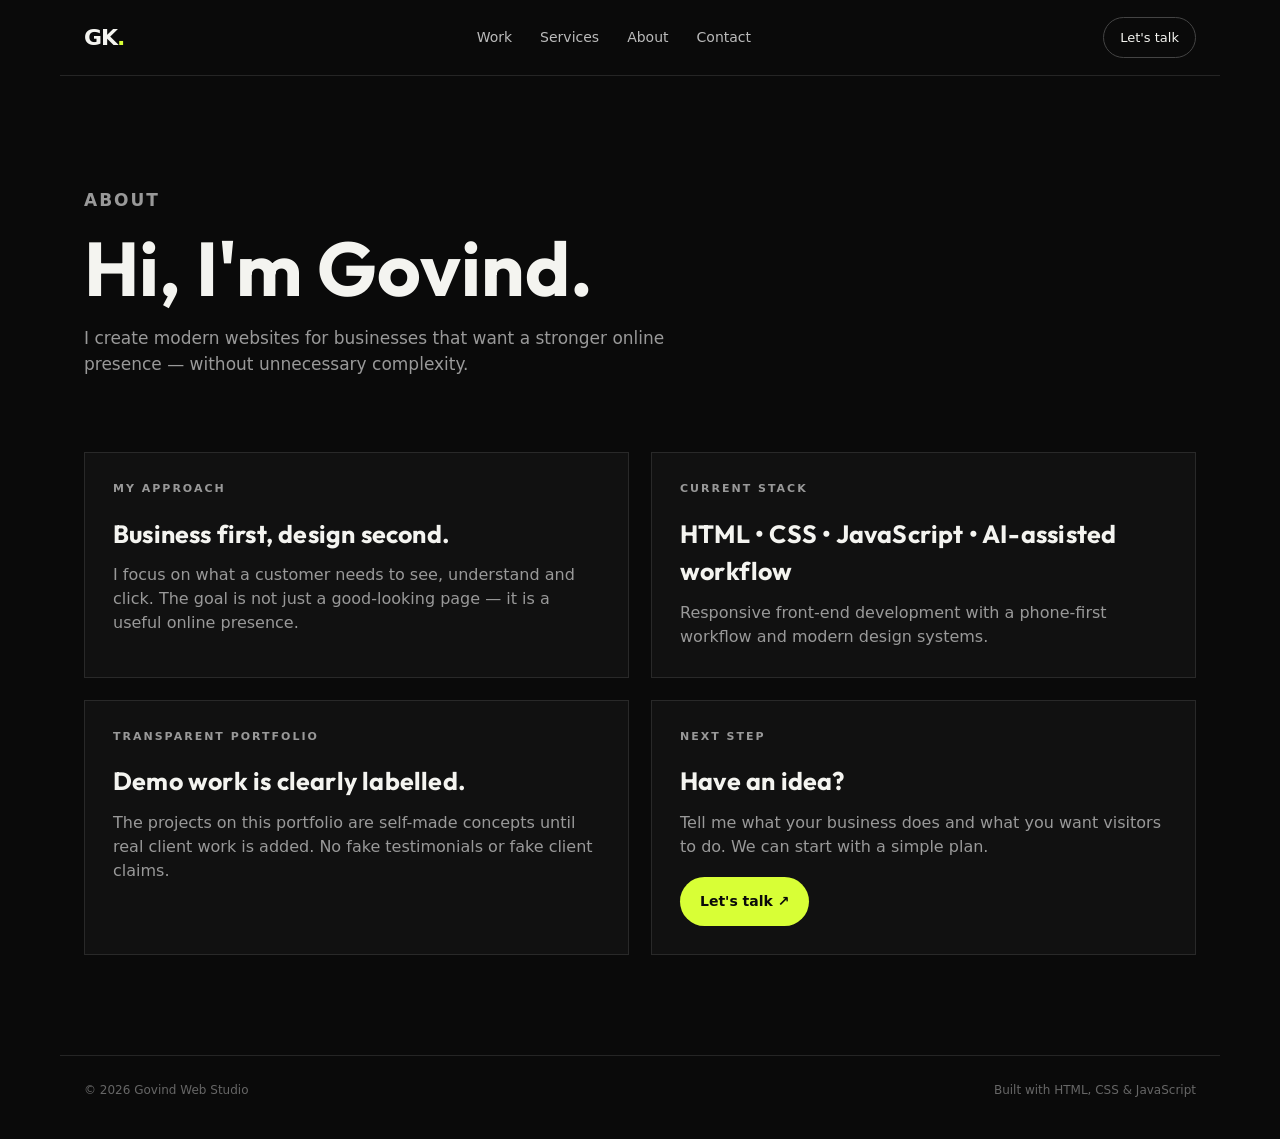
==== about.html @ 5ee20dfd "Add files via upload" ====
<!DOCTYPE html><html lang="en"><head><meta charset="UTF-8"><meta name="viewport" content="width=device-width,initial-scale=1.0"><title>About — Govind Web Studio</title><link rel="stylesheet" href="style.css"></head><body>
<header class="nav"><a class="logo" href="index.html">GK<span>.</span></a><nav><a href="index.html#work">Work</a><a href="services.html">Services</a><a href="about.html">About</a><a href="contact.html">Contact</a></nav><a class="nav-cta" href="contact.html">Let's talk</a></header>
<section class="page-hero"><p class="eyebrow">ABOUT</p><h1>Hi, I'm Govind.</h1><p>I create modern websites for businesses that want a stronger online presence — without unnecessary complexity.</p></section>
<section class="content-grid">
<div class="card"><p class="eyebrow">MY APPROACH</p><h3>Business first, design second.</h3><p>I focus on what a customer needs to see, understand and click. The goal is not just a good-looking page — it is a useful online presence.</p></div>
<div class="card"><p class="eyebrow">CURRENT STACK</p><h3>HTML • CSS • JavaScript • AI-assisted workflow</h3><p>Responsive front-end development with a phone-first workflow and modern design systems.</p></div>
<div class="card"><p class="eyebrow">TRANSPARENT PORTFOLIO</p><h3>Demo work is clearly labelled.</h3><p>The projects on this portfolio are self-made concepts until real client work is added. No fake testimonials or fake client claims.</p></div>
<div class="card"><p class="eyebrow">NEXT STEP</p><h3>Have an idea?</h3><p>Tell me what your business does and what you want visitors to do. We can start with a simple plan.</p><a class="btn primary" href="contact.html" style="margin-top:18px">Let's talk ↗</a></div>
</section><footer><span>© 2026 Govind Web Studio</span><span>Built with HTML, CSS & JavaScript</span></footer></body></html>
---- style.css ----
@import url('https://fonts.googleapis.com/css2?family=Outfit:wght@400;500;600;700;800&display=swap');
:root{--bg:#0a0a0a;--surface:#111;--text:#f4f4f0;--muted:#a3a3a0;--line:#252525;--accent:#d8ff36;--max:1160px}
*{box-sizing:border-box;margin:0;padding:0}
html{scroll-behavior:smooth}
body{font-family:Inter,ui-sans-serif,system-ui,-apple-system,BlinkMacSystemFont,"Segoe UI",sans-serif;background:var(--bg);color:var(--text);line-height:1.5}
a{color:inherit;text-decoration:none}
.nav{height:76px;max-width:var(--max);margin:auto;padding:0 24px;display:flex;align-items:center;justify-content:space-between;border-bottom:1px solid var(--line)}
.logo{font-size:22px;font-weight:800;letter-spacing:-1px}.logo span{color:var(--accent)}
.nav nav{display:flex;gap:28px}.nav nav a{color:#bbb;font-size:14px}.nav nav a:hover{color:#fff}
.nav-cta{border:1px solid #444;padding:10px 16px;border-radius:999px;font-size:13px}
.hero{max-width:var(--max);margin:auto;padding:105px 24px 100px;display:grid;grid-template-columns:1.05fr .95fr;gap:50px;align-items:center}
.eyebrow{font-size:11px;letter-spacing:2px;color:var(--accent);font-weight:800;margin-bottom:18px}
h1,h2,h3{font-family:'Outfit',ui-sans-serif,system-ui,sans-serif;letter-spacing:.2px}
h1{font-size:clamp(48px,6vw,82px);line-height:.96;max-width:820px}
h1 em,h2 span{font-style:normal;color:var(--accent)}
.hero-text{color:var(--muted);max-width:590px;font-size:17px;margin:28px 0}
.hero-actions{display:flex;gap:12px;flex-wrap:wrap}.btn{display:inline-flex;align-items:center;gap:12px;padding:14px 20px;border-radius:999px;font-weight:700;font-size:14px}.btn.primary{background:var(--accent);color:#0a0a0a}.btn.ghost{border:1px solid #333}
.mini-proof{display:flex;gap:18px;color:#888;font-size:12px;margin-top:22px;flex-wrap:wrap}
.hero-card{height:470px;position:relative;overflow:hidden;border:1px solid #292929;background:#101010;display:grid;place-items:center}
.orb{position:absolute;width:360px;height:360px;border-radius:50%;background:radial-gradient(circle,var(--accent),transparent 65%);filter:blur(55px);opacity:.16}
.code-card{position:relative;z-index:1;width:min(520px,80%);border:1px solid #333;background:#080808;padding:26px;border-radius:2px;font-family:monospace;color:#ddd;box-shadow:0 20px 70px #000}
.code-card p{font-size:13px;margin:4px 0}.indent{padding-left:18px}.pink{color:#ff75a7}.green{color:#9bf59a}.blue{color:#79d0ff}
.dots{display:flex;gap:6px;margin-bottom:18px}.dots i{width:7px;height:7px;border-radius:50%;background:#555}
.floating-tag{position:absolute;bottom:30px;right:25px;background:#191919;border:1px solid #3a3a3a;padding:10px 14px;border-radius:999px;font-size:12px;color:#bbb}.floating-tag b{color:var(--accent)}
.strip{border-top:1px solid var(--line);border-bottom:1px solid var(--line);padding:16px 24px;display:flex;justify-content:center;gap:34px;color:#777;font-size:11px;letter-spacing:2px;flex-wrap:wrap}
.section{max-width:var(--max);margin:auto;padding:120px 24px}
.section-head{display:grid;grid-template-columns:1fr 360px;gap:40px;margin-bottom:28px}.section-head>p{color:#777;margin-top:38px}
h2{font-size:clamp(40px,5vw,64px);line-height:1;letter-spacing:.5px}
.proof-note{border:1px solid #2d2d2d;background:#101010;padding:16px 18px;color:#999;margin:0 0 28px;font-size:13px}.proof-note strong{color:#ddd}
.projects{display:grid;grid-template-columns:1fr 1fr;gap:22px}.project{background:var(--surface);border:1px solid #292929}.project.featured{grid-column:1/-1;display:grid;grid-template-columns:1.15fr .85fr}
.project-visual{display:block;overflow:hidden;background:#151515}.project-visual img{display:block;width:100%;height:100%;min-height:280px;object-fit:cover;transition:transform .35s ease}.project:hover .project-visual img{transform:scale(1.02)}
.project-info{padding:28px}.project-kicker{font-size:10px;letter-spacing:2px;color:var(--accent);font-weight:800;margin-bottom:10px}.project-info h3{font-size:28px;letter-spacing:.5px}.project-info p{color:#888;margin:10px 0 20px;max-width:520px}.link-row{display:flex;align-items:center;gap:12px;flex-wrap:wrap}.text-link{font-weight:700;font-size:13px}.mini-btn{font-size:12px;border:1px solid #444;padding:8px 12px;border-radius:999px;color:#ddd}
.process{padding-top:20px}.process>h2{margin-bottom:45px}.process-grid{display:grid;grid-template-columns:repeat(4,1fr);border-top:1px solid var(--line)}.process-grid>div{padding:25px;border-right:1px solid var(--line)}.process-grid>div:last-child{border-right:0}.process-grid b{color:var(--accent);font-size:12px}.process-grid h3{font-size:21px;margin:25px 0 10px}.process-grid p{color:#888;font-size:14px}
.cta-band{max-width:var(--max);margin:0 auto 100px;padding:45px 28px;border:1px solid #292929;background:#101010;display:flex;align-items:center;justify-content:space-between;gap:30px}.cta-band h2{font-size:clamp(32px,4vw,52px);max-width:700px}
.page-hero{max-width:var(--max);margin:auto;padding:90px 24px 55px}.page-hero h1{font-size:clamp(46px,6vw,76px)}.page-hero p{max-width:650px;color:#999;font-size:17px;margin-top:22px}
.content-grid{max-width:var(--max);margin:auto;padding:20px 24px 100px;display:grid;grid-template-columns:repeat(2,1fr);gap:22px}.card{border:1px solid #292929;background:#111;padding:28px}.card h3{font-size:25px;margin:10px 0}.card p,.card li{color:#999}.card ul{padding-left:18px}.card li{margin:8px 0}
.demo-nav{max-width:var(--max);margin:0 auto;padding:20px 24px;border-bottom:1px solid var(--line);display:flex;justify-content:space-between;gap:15px}.demo-nav a{color:#aaa;font-size:13px}.demo-nav a:hover{color:#fff}
.demo-hero{max-width:var(--max);margin:auto;padding:55px 24px;display:grid;grid-template-columns:1fr 1fr;gap:30px;align-items:center}.demo-hero img{width:100%;border:1px solid #292929;background:#111}.demo-hero h1{font-size:clamp(42px,5vw,70px)}.demo-hero p{color:#999;margin:18px 0}.demo-badge{display:inline-block;border:1px solid #454545;border-radius:999px;padding:7px 11px;color:#aaa;font-size:11px;margin-bottom:15px}
footer{max-width:var(--max);margin:auto;padding:25px 24px 40px;border-top:1px solid var(--line);display:flex;justify-content:space-between;color:#666;font-size:12px}
@media(max-width:800px){.nav nav{display:none}.hero{grid-template-columns:1fr;padding-top:75px}.hero-card{height:350px}.section-head,.demo-hero{grid-template-columns:1fr}.section-head>p{margin-top:0}.projects{grid-template-columns:1fr}.project.featured{grid-column:auto;display:block}.process-grid{grid-template-columns:1fr 1fr}.cta-band{margin:0 24px 70px;display:block}.cta-band .btn{margin-top:25px}h1{font-size:clamp(46px,12vw,68px)}}
@media(max-width:460px){h1{letter-spacing:.2px}.hero{padding-left:18px;padding-right:18px}.section{padding:85px 18px}.process-grid{grid-template-columns:1fr}.process-grid>div{border-right:0;border-bottom:1px solid var(--line)}.strip{gap:18px}.project-info{padding:22px}footer{margin:0 18px;padding-left:0;padding-right:0;display:block}footer span{display:block;margin:6px 0}}
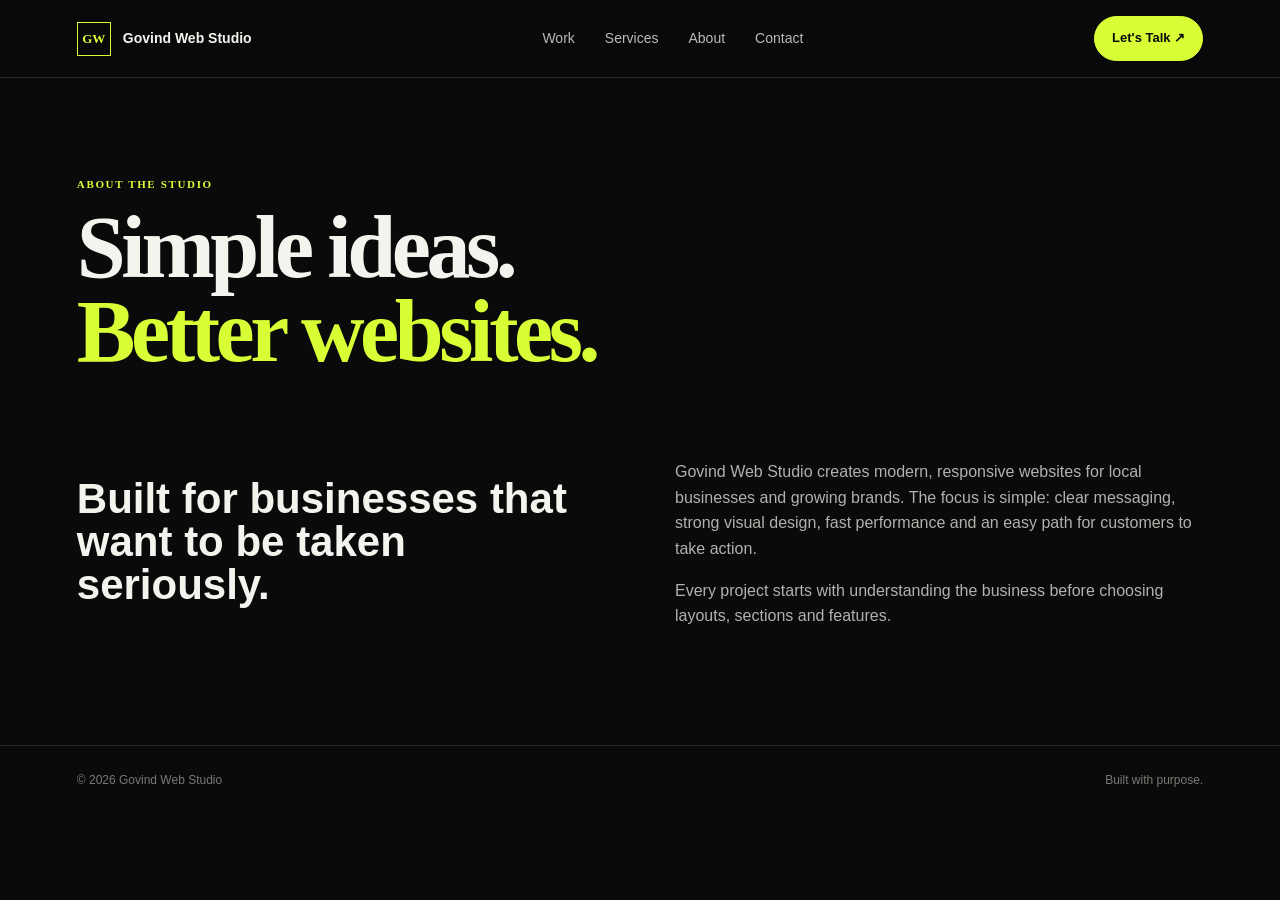
==== commit c6e5876a: "Add files via upload" ====
--- a/about.html
+++ b/about.html
@@ -1,9 +1 @@
-<!DOCTYPE html><html lang="en"><head><meta charset="UTF-8"><meta name="viewport" content="width=device-width,initial-scale=1.0"><title>About — Govind Web Studio</title><link rel="stylesheet" href="style.css"></head><body>
-<header class="nav"><a class="logo" href="index.html">GK<span>.</span></a><nav><a href="index.html#work">Work</a><a href="services.html">Services</a><a href="about.html">About</a><a href="contact.html">Contact</a></nav><a class="nav-cta" href="contact.html">Let's talk</a></header>
-<section class="page-hero"><p class="eyebrow">ABOUT</p><h1>Hi, I'm Govind.</h1><p>I create modern websites for businesses that want a stronger online presence — without unnecessary complexity.</p></section>
-<section class="content-grid">
-<div class="card"><p class="eyebrow">MY APPROACH</p><h3>Business first, design second.</h3><p>I focus on what a customer needs to see, understand and click. The goal is not just a good-looking page — it is a useful online presence.</p></div>
-<div class="card"><p class="eyebrow">CURRENT STACK</p><h3>HTML • CSS • JavaScript • AI-assisted workflow</h3><p>Responsive front-end development with a phone-first workflow and modern design systems.</p></div>
-<div class="card"><p class="eyebrow">TRANSPARENT PORTFOLIO</p><h3>Demo work is clearly labelled.</h3><p>The projects on this portfolio are self-made concepts until real client work is added. No fake testimonials or fake client claims.</p></div>
-<div class="card"><p class="eyebrow">NEXT STEP</p><h3>Have an idea?</h3><p>Tell me what your business does and what you want visitors to do. We can start with a simple plan.</p><a class="btn primary" href="contact.html" style="margin-top:18px">Let's talk ↗</a></div>
-</section><footer><span>© 2026 Govind Web Studio</span><span>Built with HTML, CSS & JavaScript</span></footer></body></html>+<!doctype html><html><head><meta charset="utf-8"><meta name="viewport" content="width=device-width,initial-scale=1"><title>Built for businesses that want to be taken seriously. — Govind Web Studio</title><link rel="stylesheet" href="style.css"></head><body><header class="site-header"><a class="brand" href="index.html"><span>GW</span><b>Govind Web Studio</b></a><nav class="desktop-nav"><a href="index.html#work">Work</a><a href="services.html">Services</a><a href="about.html">About</a><a href="contact.html">Contact</a></nav><div class="header-actions"><a class="talk-btn" href="contact.html">Let's Talk ↗</a><button class="menu-btn">☰</button></div></header><div class="mobile-menu"><a href="index.html#work">Work</a><a href="services.html">Services</a><a href="about.html">About</a><a href="contact.html">Contact</a></div><section class="inner-hero"><p class="eyebrow">ABOUT THE STUDIO</p><h1>Simple ideas.<br><em>Better websites.</em></h1></section><section class="content-grid"><div><h2>Built for businesses that want to be taken seriously.</h2></div><div><p>Govind Web Studio creates modern, responsive websites for local businesses and growing brands. The focus is simple: clear messaging, strong visual design, fast performance and an easy path for customers to take action.</p><p>Every project starts with understanding the business before choosing layouts, sections and features.</p></div></section><footer><span>© 2026 Govind Web Studio</span><span>Built with purpose.</span></footer><script src="script.js"></script></body></html>
--- a/style.css
+++ b/style.css
@@ -1,41 +1 @@
-@import url('https://fonts.googleapis.com/css2?family=Outfit:wght@400;500;600;700;800&display=swap');
-:root{--bg:#0a0a0a;--surface:#111;--text:#f4f4f0;--muted:#a3a3a0;--line:#252525;--accent:#d8ff36;--max:1160px}
-*{box-sizing:border-box;margin:0;padding:0}
-html{scroll-behavior:smooth}
-body{font-family:Inter,ui-sans-serif,system-ui,-apple-system,BlinkMacSystemFont,"Segoe UI",sans-serif;background:var(--bg);color:var(--text);line-height:1.5}
-a{color:inherit;text-decoration:none}
-.nav{height:76px;max-width:var(--max);margin:auto;padding:0 24px;display:flex;align-items:center;justify-content:space-between;border-bottom:1px solid var(--line)}
-.logo{font-size:22px;font-weight:800;letter-spacing:-1px}.logo span{color:var(--accent)}
-.nav nav{display:flex;gap:28px}.nav nav a{color:#bbb;font-size:14px}.nav nav a:hover{color:#fff}
-.nav-cta{border:1px solid #444;padding:10px 16px;border-radius:999px;font-size:13px}
-.hero{max-width:var(--max);margin:auto;padding:105px 24px 100px;display:grid;grid-template-columns:1.05fr .95fr;gap:50px;align-items:center}
-.eyebrow{font-size:11px;letter-spacing:2px;color:var(--accent);font-weight:800;margin-bottom:18px}
-h1,h2,h3{font-family:'Outfit',ui-sans-serif,system-ui,sans-serif;letter-spacing:.2px}
-h1{font-size:clamp(48px,6vw,82px);line-height:.96;max-width:820px}
-h1 em,h2 span{font-style:normal;color:var(--accent)}
-.hero-text{color:var(--muted);max-width:590px;font-size:17px;margin:28px 0}
-.hero-actions{display:flex;gap:12px;flex-wrap:wrap}.btn{display:inline-flex;align-items:center;gap:12px;padding:14px 20px;border-radius:999px;font-weight:700;font-size:14px}.btn.primary{background:var(--accent);color:#0a0a0a}.btn.ghost{border:1px solid #333}
-.mini-proof{display:flex;gap:18px;color:#888;font-size:12px;margin-top:22px;flex-wrap:wrap}
-.hero-card{height:470px;position:relative;overflow:hidden;border:1px solid #292929;background:#101010;display:grid;place-items:center}
-.orb{position:absolute;width:360px;height:360px;border-radius:50%;background:radial-gradient(circle,var(--accent),transparent 65%);filter:blur(55px);opacity:.16}
-.code-card{position:relative;z-index:1;width:min(520px,80%);border:1px solid #333;background:#080808;padding:26px;border-radius:2px;font-family:monospace;color:#ddd;box-shadow:0 20px 70px #000}
-.code-card p{font-size:13px;margin:4px 0}.indent{padding-left:18px}.pink{color:#ff75a7}.green{color:#9bf59a}.blue{color:#79d0ff}
-.dots{display:flex;gap:6px;margin-bottom:18px}.dots i{width:7px;height:7px;border-radius:50%;background:#555}
-.floating-tag{position:absolute;bottom:30px;right:25px;background:#191919;border:1px solid #3a3a3a;padding:10px 14px;border-radius:999px;font-size:12px;color:#bbb}.floating-tag b{color:var(--accent)}
-.strip{border-top:1px solid var(--line);border-bottom:1px solid var(--line);padding:16px 24px;display:flex;justify-content:center;gap:34px;color:#777;font-size:11px;letter-spacing:2px;flex-wrap:wrap}
-.section{max-width:var(--max);margin:auto;padding:120px 24px}
-.section-head{display:grid;grid-template-columns:1fr 360px;gap:40px;margin-bottom:28px}.section-head>p{color:#777;margin-top:38px}
-h2{font-size:clamp(40px,5vw,64px);line-height:1;letter-spacing:.5px}
-.proof-note{border:1px solid #2d2d2d;background:#101010;padding:16px 18px;color:#999;margin:0 0 28px;font-size:13px}.proof-note strong{color:#ddd}
-.projects{display:grid;grid-template-columns:1fr 1fr;gap:22px}.project{background:var(--surface);border:1px solid #292929}.project.featured{grid-column:1/-1;display:grid;grid-template-columns:1.15fr .85fr}
-.project-visual{display:block;overflow:hidden;background:#151515}.project-visual img{display:block;width:100%;height:100%;min-height:280px;object-fit:cover;transition:transform .35s ease}.project:hover .project-visual img{transform:scale(1.02)}
-.project-info{padding:28px}.project-kicker{font-size:10px;letter-spacing:2px;color:var(--accent);font-weight:800;margin-bottom:10px}.project-info h3{font-size:28px;letter-spacing:.5px}.project-info p{color:#888;margin:10px 0 20px;max-width:520px}.link-row{display:flex;align-items:center;gap:12px;flex-wrap:wrap}.text-link{font-weight:700;font-size:13px}.mini-btn{font-size:12px;border:1px solid #444;padding:8px 12px;border-radius:999px;color:#ddd}
-.process{padding-top:20px}.process>h2{margin-bottom:45px}.process-grid{display:grid;grid-template-columns:repeat(4,1fr);border-top:1px solid var(--line)}.process-grid>div{padding:25px;border-right:1px solid var(--line)}.process-grid>div:last-child{border-right:0}.process-grid b{color:var(--accent);font-size:12px}.process-grid h3{font-size:21px;margin:25px 0 10px}.process-grid p{color:#888;font-size:14px}
-.cta-band{max-width:var(--max);margin:0 auto 100px;padding:45px 28px;border:1px solid #292929;background:#101010;display:flex;align-items:center;justify-content:space-between;gap:30px}.cta-band h2{font-size:clamp(32px,4vw,52px);max-width:700px}
-.page-hero{max-width:var(--max);margin:auto;padding:90px 24px 55px}.page-hero h1{font-size:clamp(46px,6vw,76px)}.page-hero p{max-width:650px;color:#999;font-size:17px;margin-top:22px}
-.content-grid{max-width:var(--max);margin:auto;padding:20px 24px 100px;display:grid;grid-template-columns:repeat(2,1fr);gap:22px}.card{border:1px solid #292929;background:#111;padding:28px}.card h3{font-size:25px;margin:10px 0}.card p,.card li{color:#999}.card ul{padding-left:18px}.card li{margin:8px 0}
-.demo-nav{max-width:var(--max);margin:0 auto;padding:20px 24px;border-bottom:1px solid var(--line);display:flex;justify-content:space-between;gap:15px}.demo-nav a{color:#aaa;font-size:13px}.demo-nav a:hover{color:#fff}
-.demo-hero{max-width:var(--max);margin:auto;padding:55px 24px;display:grid;grid-template-columns:1fr 1fr;gap:30px;align-items:center}.demo-hero img{width:100%;border:1px solid #292929;background:#111}.demo-hero h1{font-size:clamp(42px,5vw,70px)}.demo-hero p{color:#999;margin:18px 0}.demo-badge{display:inline-block;border:1px solid #454545;border-radius:999px;padding:7px 11px;color:#aaa;font-size:11px;margin-bottom:15px}
-footer{max-width:var(--max);margin:auto;padding:25px 24px 40px;border-top:1px solid var(--line);display:flex;justify-content:space-between;color:#666;font-size:12px}
-@media(max-width:800px){.nav nav{display:none}.hero{grid-template-columns:1fr;padding-top:75px}.hero-card{height:350px}.section-head,.demo-hero{grid-template-columns:1fr}.section-head>p{margin-top:0}.projects{grid-template-columns:1fr}.project.featured{grid-column:auto;display:block}.process-grid{grid-template-columns:1fr 1fr}.cta-band{margin:0 24px 70px;display:block}.cta-band .btn{margin-top:25px}h1{font-size:clamp(46px,12vw,68px)}}
-@media(max-width:460px){h1{letter-spacing:.2px}.hero{padding-left:18px;padding-right:18px}.section{padding:85px 18px}.process-grid{grid-template-columns:1fr}.process-grid>div{border-right:0;border-bottom:1px solid var(--line)}.strip{gap:18px}.project-info{padding:22px}footer{margin:0 18px;padding-left:0;padding-right:0;display:block}footer span{display:block;margin:6px 0}}
+*{box-sizing:border-box}html{scroll-behavior:smooth}body{margin:0;background:#090a09;color:#f4f4ef;font-family:Inter,Arial,sans-serif;line-height:1.6}a{color:inherit;text-decoration:none}img{display:block;width:100%;height:100%;object-fit:cover}.site-header{height:78px;padding:0 6vw;display:flex;align-items:center;justify-content:space-between;border-bottom:1px solid #252725;position:sticky;top:0;background:rgba(9,10,9,.95);backdrop-filter:blur(12px);z-index:20}.brand{display:flex;align-items:center;gap:12px;font-size:14px}.brand span{display:grid;place-items:center;width:34px;height:34px;border:1px solid #d8ff36;font:800 13px Outfit;color:#d8ff36}.brand b{font-weight:700}.desktop-nav{display:flex;gap:30px;font-size:14px;color:#b9bcb7}.desktop-nav a:hover{color:#d8ff36}.header-actions{display:flex;align-items:center;gap:12px}.talk-btn,.project-info>a{background:#d8ff36;color:#090a09;border:1px solid #d8ff36;padding:11px 17px;border-radius:999px;font-size:13px;font-weight:800}.menu-btn{display:none;background:none;color:#f4f4ef;border:0;font-size:25px}.mobile-menu{display:none}.section{padding:100px 6vw;max-width:1400px;margin:auto}.hero{min-height:calc(100vh - 78px);display:grid;grid-template-columns:1.2fr .8fr;align-items:center;gap:7vw}.eyebrow{margin:0 0 16px;color:#d8ff36;font:700 11px Outfit;letter-spacing:.15em}.hero h1,h2,h3{font-family:Outfit,Inter,sans-serif;line-height:1.02}.hero h1{font-size:clamp(48px,7vw,92px);letter-spacing:-.05em;margin:0}.hero h1 em,.inner-hero h1 em{color:#d8ff36;font-style:normal}.hero-text{max-width:560px;color:#b9bcb7;font-size:18px;margin:28px 0}.hero-actions{display:flex;gap:12px;flex-wrap:wrap}.btn{display:inline-flex;padding:13px 19px;border-radius:999px;font-size:14px;font-weight:800;border:0}.primary{background:#d8ff36;color:#090a09}.secondary{border:1px solid #424540}.hero-card{min-height:480px;border:1px solid #30332f;padding:28px;display:flex;flex-direction:column;justify-content:space-between;background:radial-gradient(circle at 80% 20%,rgba(216,255,54,.15),transparent 35%),#111310}.mini-label{font:700 11px Outfit;letter-spacing:.14em;color:#b9bcb7}.hero-card-title{font:800 clamp(50px,7vw,86px)/.88 Outfit;letter-spacing:-.06em}.hero-card-title span{color:#d8ff36}.hero-card-foot{display:flex;justify-content:space-between;border-top:1px solid #333;padding-top:18px;color:#aeb1aa;font-size:12px}.intro{display:grid;grid-template-columns:1fr 1fr;gap:8vw;border-top:1px solid #252725;border-bottom:1px solid #252725}.intro h2,.section-head h2,.cta h2{font-size:clamp(38px,5vw,65px);letter-spacing:-.04em;margin:0}.intro>p{font-size:18px;color:#b9bcb7;max-width:560px}.section-head{display:flex;justify-content:space-between;align-items:end;margin-bottom:35px}.muted{color:#686c66}.projects-grid{display:grid;grid-template-columns:repeat(3,1fr);gap:18px}.project-card{background:#111310;border:1px solid #292c28}.project-image{display:block;aspect-ratio:4/3;overflow:hidden}.project-image img{transition:transform .5s}.project-card:hover img{transform:scale(1.04)}.project-info{padding:22px;display:flex;justify-content:space-between;align-items:end;gap:12px}.project-info h3{font-size:27px;margin:0}.project-info>a{font-size:12px;white-space:nowrap}.demo-note{color:#777b74;font-size:12px;margin-top:20px}.process{border-top:1px solid #252725}.process-grid{display:grid;grid-template-columns:repeat(4,1fr);gap:30px}.process-grid div{border-top:1px solid #454942;padding-top:18px}.process-grid span{color:#d8ff36;font:700 12px Outfit}.process-grid h3{font-size:28px;margin:24px 0 8px}.process-grid p{color:#969a93;font-size:14px}.cta{text-align:center;border-top:1px solid #252725}.cta h2{max-width:800px;margin:0 auto 30px}.cta .btn{margin:auto}footer{border-top:1px solid #252725;padding:25px 6vw;display:flex;justify-content:space-between;color:#777b74;font-size:12px}.inner-hero{padding:100px 6vw 70px;max-width:1400px;margin:auto}.inner-hero h1{font:800 clamp(48px,7vw,88px)/.95 Outfit;letter-spacing:-.05em;margin:0;max-width:900px}.content-grid{max-width:1400px;margin:auto;padding:0 6vw 100px;display:grid;grid-template-columns:1fr 1fr;gap:70px}.content-grid h2{font-size:42px}.content-grid p,.content-grid li{color:#b0b3ad}.service-list{display:grid;grid-template-columns:1fr 1fr;gap:14px}.service-box{border:1px solid #30332f;padding:25px;background:#111310}.service-box h3{margin:0 0 8px;font-size:24px}.contact-form{display:grid;gap:15px}.contact-form input,.contact-form textarea{width:100%;background:#111310;border:1px solid #353833;color:#fff;padding:14px;border-radius:8px;font:inherit}.contact-form textarea{min-height:150px}.project-page{max-width:1400px;margin:auto}.project-cover{aspect-ratio:16/8;max-height:600px}.project-body{padding:60px 6vw 100px;display:grid;grid-template-columns:1fr 1fr;gap:60px}.project-body h1{font:800 clamp(45px,6vw,75px)/1 Outfit;margin:0}.project-body p{color:#b4b7b0}.tag{display:inline-block;color:#d8ff36;font:700 11px Outfit;letter-spacing:.14em}.feature-grid{display:grid;grid-template-columns:repeat(3,1fr);gap:15px;margin-top:30px}.feature{border:1px solid #30332f;padding:22px}.feature b{font-family:Outfit}.project-actions{margin-top:25px;display:flex;gap:10px;flex-wrap:wrap}.project-actions a{padding:12px 17px;border-radius:999px;border:1px solid #444840;font-weight:700;font-size:13px}.project-actions a:first-child{background:#d8ff36;color:#090a09;border-color:#d8ff36}@media(max-width:800px){.desktop-nav{display:none}.menu-btn{display:block}.mobile-menu{padding:18px 6vw;border-bottom:1px solid #252725;background:#090a09}.mobile-menu.open{display:grid;gap:18px}.hero{grid-template-columns:1fr;padding-top:70px}.hero-card{min-height:360px}.intro,.content-grid,.project-body{grid-template-columns:1fr;gap:35px}.projects-grid{grid-template-columns:1fr}.process-grid{grid-template-columns:1fr 1fr}.service-list,.feature-grid{grid-template-columns:1fr 1fr}.section{padding:75px 6vw}.inner-hero{padding:75px 6vw 45px}.project-cover{aspect-ratio:4/3}.brand b{display:none}}@media(max-width:520px){.talk-btn{padding:9px 13px}.hero h1{font-size:49px}.hero-text{font-size:16px}.process-grid,.service-list,.feature-grid{grid-template-columns:1fr}footer{flex-direction:column;gap:7px}.project-info h3{font-size:23px}}
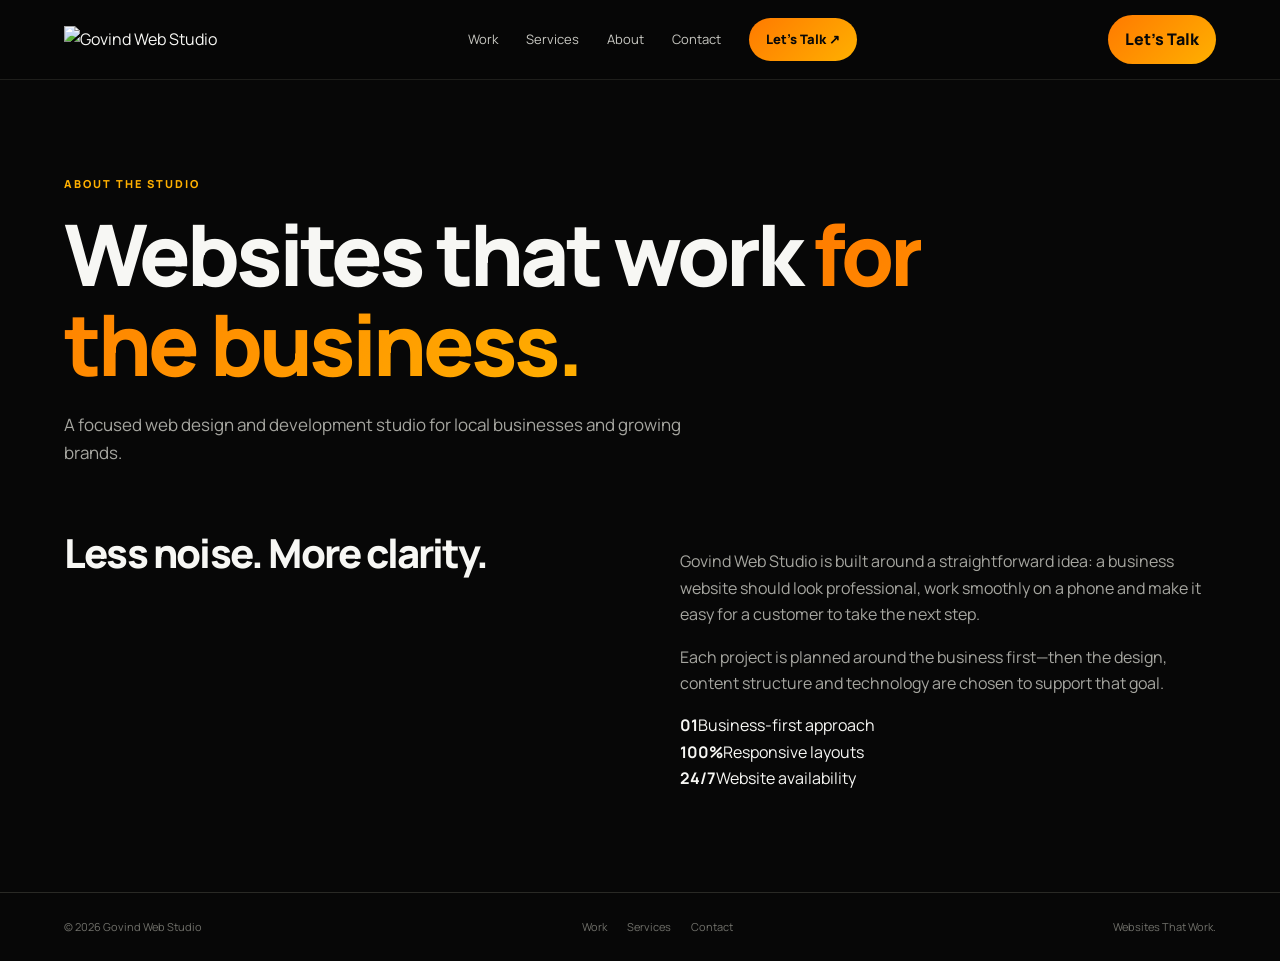
==== commit c618edb3: "Add files via upload" ====
--- a/about.html
+++ b/about.html
@@ -1 +1 @@
-<!doctype html><html><head><meta charset="utf-8"><meta name="viewport" content="width=device-width,initial-scale=1"><title>Built for businesses that want to be taken seriously. — Govind Web Studio</title><link rel="stylesheet" href="style.css"></head><body><header class="site-header"><a class="brand" href="index.html"><span>GW</span><b>Govind Web Studio</b></a><nav class="desktop-nav"><a href="index.html#work">Work</a><a href="services.html">Services</a><a href="about.html">About</a><a href="contact.html">Contact</a></nav><div class="header-actions"><a class="talk-btn" href="contact.html">Let's Talk ↗</a><button class="menu-btn">☰</button></div></header><div class="mobile-menu"><a href="index.html#work">Work</a><a href="services.html">Services</a><a href="about.html">About</a><a href="contact.html">Contact</a></div><section class="inner-hero"><p class="eyebrow">ABOUT THE STUDIO</p><h1>Simple ideas.<br><em>Better websites.</em></h1></section><section class="content-grid"><div><h2>Built for businesses that want to be taken seriously.</h2></div><div><p>Govind Web Studio creates modern, responsive websites for local businesses and growing brands. The focus is simple: clear messaging, strong visual design, fast performance and an easy path for customers to take action.</p><p>Every project starts with understanding the business before choosing layouts, sections and features.</p></div></section><footer><span>© 2026 Govind Web Studio</span><span>Built with purpose.</span></footer><script src="script.js"></script></body></html>+<!doctype html><html lang="en"><head><meta charset="utf-8"><meta name="viewport" content="width=device-width,initial-scale=1"><title>About | Govind Web Studio</title><meta name="description" content="About Govind Web Studio and its approach to professional business websites."><meta name="theme-color" content="#070707"><link rel="icon" href="assets/favicon.png"><link rel="stylesheet" href="style.css"></head><body><header class="site-header"><div class="container nav-wrap"><a href="index.html"><img class="logo" src="assets/logo-header.png" alt="Govind Web Studio"></a><nav class="nav"><a href="index.html#work">Work</a><a href="services.html">Services</a><a href="about.html">About</a><a href="contact.html">Contact</a><a class="nav-cta" href="contact.html">Let's Talk ↗</a></nav><div style="display:flex;align-items:center;gap:10px"><a class="nav-cta" href="contact.html">Let's Talk</a><button class="menu-btn" aria-label="Open menu" aria-expanded="false">☰</button></div></div></header><div class="mobile-menu"><a href="index.html#work">Work</a><a href="services.html">Services</a><a href="about.html">About</a><a href="contact.html">Contact</a></div><main><section class="inner-hero"><div class="container"><p class="kicker">About the Studio</p><h1>Websites that work <span class="gradient-text">for the business.</span></h1><p>A focused web design and development studio for local businesses and growing brands.</p></div></section><section class="container content-two"><div><h2>Less noise. More clarity.</h2></div><div><p>Govind Web Studio is built around a straightforward idea: a business website should look professional, work smoothly on a phone and make it easy for a customer to take the next step.</p><p>Each project is planned around the business first—then the design, content structure and technology are chosen to support that goal.</p><div class="stats"><div class="stat"><strong>01</strong><span>Business-first approach</span></div><div class="stat"><strong>100%</strong><span>Responsive layouts</span></div><div class="stat"><strong>24/7</strong><span>Website availability</span></div></div></div></section></main><footer><div class="container footer-grid"><span>© 2026 Govind Web Studio</span><div class="footer-links"><a href="index.html#work">Work</a><a href="services.html">Services</a><a href="contact.html">Contact</a></div><span>Websites That Work.</span></div></footer><script src="script.js"></script></body></html>
--- a/style.css
+++ b/style.css
@@ -1 +1,2 @@
-*{box-sizing:border-box}html{scroll-behavior:smooth}body{margin:0;background:#090a09;color:#f4f4ef;font-family:Inter,Arial,sans-serif;line-height:1.6}a{color:inherit;text-decoration:none}img{display:block;width:100%;height:100%;object-fit:cover}.site-header{height:78px;padding:0 6vw;display:flex;align-items:center;justify-content:space-between;border-bottom:1px solid #252725;position:sticky;top:0;background:rgba(9,10,9,.95);backdrop-filter:blur(12px);z-index:20}.brand{display:flex;align-items:center;gap:12px;font-size:14px}.brand span{display:grid;place-items:center;width:34px;height:34px;border:1px solid #d8ff36;font:800 13px Outfit;color:#d8ff36}.brand b{font-weight:700}.desktop-nav{display:flex;gap:30px;font-size:14px;color:#b9bcb7}.desktop-nav a:hover{color:#d8ff36}.header-actions{display:flex;align-items:center;gap:12px}.talk-btn,.project-info>a{background:#d8ff36;color:#090a09;border:1px solid #d8ff36;padding:11px 17px;border-radius:999px;font-size:13px;font-weight:800}.menu-btn{display:none;background:none;color:#f4f4ef;border:0;font-size:25px}.mobile-menu{display:none}.section{padding:100px 6vw;max-width:1400px;margin:auto}.hero{min-height:calc(100vh - 78px);display:grid;grid-template-columns:1.2fr .8fr;align-items:center;gap:7vw}.eyebrow{margin:0 0 16px;color:#d8ff36;font:700 11px Outfit;letter-spacing:.15em}.hero h1,h2,h3{font-family:Outfit,Inter,sans-serif;line-height:1.02}.hero h1{font-size:clamp(48px,7vw,92px);letter-spacing:-.05em;margin:0}.hero h1 em,.inner-hero h1 em{color:#d8ff36;font-style:normal}.hero-text{max-width:560px;color:#b9bcb7;font-size:18px;margin:28px 0}.hero-actions{display:flex;gap:12px;flex-wrap:wrap}.btn{display:inline-flex;padding:13px 19px;border-radius:999px;font-size:14px;font-weight:800;border:0}.primary{background:#d8ff36;color:#090a09}.secondary{border:1px solid #424540}.hero-card{min-height:480px;border:1px solid #30332f;padding:28px;display:flex;flex-direction:column;justify-content:space-between;background:radial-gradient(circle at 80% 20%,rgba(216,255,54,.15),transparent 35%),#111310}.mini-label{font:700 11px Outfit;letter-spacing:.14em;color:#b9bcb7}.hero-card-title{font:800 clamp(50px,7vw,86px)/.88 Outfit;letter-spacing:-.06em}.hero-card-title span{color:#d8ff36}.hero-card-foot{display:flex;justify-content:space-between;border-top:1px solid #333;padding-top:18px;color:#aeb1aa;font-size:12px}.intro{display:grid;grid-template-columns:1fr 1fr;gap:8vw;border-top:1px solid #252725;border-bottom:1px solid #252725}.intro h2,.section-head h2,.cta h2{font-size:clamp(38px,5vw,65px);letter-spacing:-.04em;margin:0}.intro>p{font-size:18px;color:#b9bcb7;max-width:560px}.section-head{display:flex;justify-content:space-between;align-items:end;margin-bottom:35px}.muted{color:#686c66}.projects-grid{display:grid;grid-template-columns:repeat(3,1fr);gap:18px}.project-card{background:#111310;border:1px solid #292c28}.project-image{display:block;aspect-ratio:4/3;overflow:hidden}.project-image img{transition:transform .5s}.project-card:hover img{transform:scale(1.04)}.project-info{padding:22px;display:flex;justify-content:space-between;align-items:end;gap:12px}.project-info h3{font-size:27px;margin:0}.project-info>a{font-size:12px;white-space:nowrap}.demo-note{color:#777b74;font-size:12px;margin-top:20px}.process{border-top:1px solid #252725}.process-grid{display:grid;grid-template-columns:repeat(4,1fr);gap:30px}.process-grid div{border-top:1px solid #454942;padding-top:18px}.process-grid span{color:#d8ff36;font:700 12px Outfit}.process-grid h3{font-size:28px;margin:24px 0 8px}.process-grid p{color:#969a93;font-size:14px}.cta{text-align:center;border-top:1px solid #252725}.cta h2{max-width:800px;margin:0 auto 30px}.cta .btn{margin:auto}footer{border-top:1px solid #252725;padding:25px 6vw;display:flex;justify-content:space-between;color:#777b74;font-size:12px}.inner-hero{padding:100px 6vw 70px;max-width:1400px;margin:auto}.inner-hero h1{font:800 clamp(48px,7vw,88px)/.95 Outfit;letter-spacing:-.05em;margin:0;max-width:900px}.content-grid{max-width:1400px;margin:auto;padding:0 6vw 100px;display:grid;grid-template-columns:1fr 1fr;gap:70px}.content-grid h2{font-size:42px}.content-grid p,.content-grid li{color:#b0b3ad}.service-list{display:grid;grid-template-columns:1fr 1fr;gap:14px}.service-box{border:1px solid #30332f;padding:25px;background:#111310}.service-box h3{margin:0 0 8px;font-size:24px}.contact-form{display:grid;gap:15px}.contact-form input,.contact-form textarea{width:100%;background:#111310;border:1px solid #353833;color:#fff;padding:14px;border-radius:8px;font:inherit}.contact-form textarea{min-height:150px}.project-page{max-width:1400px;margin:auto}.project-cover{aspect-ratio:16/8;max-height:600px}.project-body{padding:60px 6vw 100px;display:grid;grid-template-columns:1fr 1fr;gap:60px}.project-body h1{font:800 clamp(45px,6vw,75px)/1 Outfit;margin:0}.project-body p{color:#b4b7b0}.tag{display:inline-block;color:#d8ff36;font:700 11px Outfit;letter-spacing:.14em}.feature-grid{display:grid;grid-template-columns:repeat(3,1fr);gap:15px;margin-top:30px}.feature{border:1px solid #30332f;padding:22px}.feature b{font-family:Outfit}.project-actions{margin-top:25px;display:flex;gap:10px;flex-wrap:wrap}.project-actions a{padding:12px 17px;border-radius:999px;border:1px solid #444840;font-weight:700;font-size:13px}.project-actions a:first-child{background:#d8ff36;color:#090a09;border-color:#d8ff36}@media(max-width:800px){.desktop-nav{display:none}.menu-btn{display:block}.mobile-menu{padding:18px 6vw;border-bottom:1px solid #252725;background:#090a09}.mobile-menu.open{display:grid;gap:18px}.hero{grid-template-columns:1fr;padding-top:70px}.hero-card{min-height:360px}.intro,.content-grid,.project-body{grid-template-columns:1fr;gap:35px}.projects-grid{grid-template-columns:1fr}.process-grid{grid-template-columns:1fr 1fr}.service-list,.feature-grid{grid-template-columns:1fr 1fr}.section{padding:75px 6vw}.inner-hero{padding:75px 6vw 45px}.project-cover{aspect-ratio:4/3}.brand b{display:none}}@media(max-width:520px){.talk-btn{padding:9px 13px}.hero h1{font-size:49px}.hero-text{font-size:16px}.process-grid,.service-list,.feature-grid{grid-template-columns:1fr}footer{flex-direction:column;gap:7px}.project-info h3{font-size:23px}}+@import url('https://fonts.googleapis.com/css2?family=Manrope:wght@400;500;600;700;800&display=swap');
+:root{--bg:#070707;--surface:#0e0e0e;--text:#f7f7f4;--muted:#a6a6a0;--line:#292925;--orange:#ff7a00;--gold:#ffb000;--grad:linear-gradient(135deg,#ff7a00,#ffb000);--max:1240px}*{box-sizing:border-box}html{scroll-behavior:smooth}body{margin:0;background:var(--bg);color:var(--text);font-family:Manrope,Arial,sans-serif;line-height:1.65}a{color:inherit;text-decoration:none}button,input,textarea{font:inherit}.container{width:min(var(--max),90%);margin:auto}.site-header{height:80px;position:sticky;top:0;z-index:100;background:rgba(7,7,7,.92);backdrop-filter:blur(16px);border-bottom:1px solid #1e1e1b}.nav-wrap{height:100%;display:flex;align-items:center;justify-content:space-between;gap:18px}.logo{width:190px;height:50px;object-fit:contain;object-position:left center}.nav{display:flex;align-items:center;gap:28px}.nav a{font-size:13px;color:#c7c7c1}.nav a:hover{color:#fff}.nav-cta{background:var(--grad);color:#080808!important;font-weight:800!important;padding:11px 17px;border-radius:999px}.menu-btn{display:none;border:0;background:none;color:#fff;font-size:27px}.mobile-menu{display:none}.hero{padding:105px 0 95px;overflow:hidden}.hero-grid{display:grid;grid-template-columns:1.15fr .85fr;gap:70px;align-items:center}.kicker{color:var(--gold);font-size:11px;font-weight:800;letter-spacing:.18em;text-transform:uppercase;margin:0 0 16px}h1,h2,h3{font-weight:800;letter-spacing:-.045em;line-height:1.06;margin:0}.hero h1{font-size:clamp(50px,7vw,86px)}.gradient-text{background:var(--grad);-webkit-background-clip:text;background-clip:text;color:transparent}.hero-copy{font-size:18px;color:var(--muted);max-width:650px;margin:25px 0 31px}.actions{display:flex;gap:12px;flex-wrap:wrap}.btn{display:inline-flex;align-items:center;justify-content:center;border-radius:999px;padding:13px 20px;font-size:13px;font-weight:800;border:1px solid transparent}.btn-primary{background:var(--grad);color:#080808}.btn-secondary{border-color:#3b3b36}.hero-panel{border:1px solid #30302c;background:linear-gradient(160deg,#151515,#0b0b0b);padding:27px;min-height:455px;display:flex;flex-direction:column;justify-content:space-between}.panel-top{display:flex;justify-content:space-between;color:#888;font-size:11px;text-transform:uppercase;letter-spacing:.12em}.panel-word{font-size:clamp(55px,7vw,95px);font-weight:800;line-height:.82;letter-spacing:-.08em}.panel-word span{display:block;background:var(--grad);-webkit-background-clip:text;background-clip:text;color:transparent}.panel-bottom{display:grid;grid-template-columns:repeat(3,1fr);gap:12px;border-top:1px solid var(--line);padding-top:18px;color:#aaa;font-size:11px}.section{padding:100px 0}.section-dark{background:#0b0b0b;border-top:1px solid #1e1e1b;border-bottom:1px solid #1e1e1b}.section-head{display:flex;justify-content:space-between;align-items:end;gap:30px;margin-bottom:38px}.section-head h2{font-size:clamp(38px,5vw,60px);max-width:780px}.section-head>p{color:var(--muted);max-width:500px;margin:0}.work-grid{display:grid;grid-template-columns:repeat(3,1fr);gap:18px}.work-card{background:#0e0e0e;border:1px solid #292925;overflow:hidden}.work-img{display:block;aspect-ratio:4/3;overflow:hidden}.work-img img{width:100%;height:100%;object-fit:cover;transition:.45s}.work-card:hover img{transform:scale(1.04)}.work-info{padding:22px}.work-meta{color:var(--gold);font-size:10px;font-weight:800;letter-spacing:.15em;text-transform:uppercase}.work-info h3{font-size:25px;margin:7px 0 8px}.work-info p{font-size:13px;color:#92928c;margin:0 0 17px}.text-link{font-size:12px;font-weight:800}.text-link span{color:var(--gold)}.note{margin:18px 0 0;color:#6f6f69;font-size:11px}.services-grid{display:grid;grid-template-columns:repeat(4,1fr);gap:14px}.service{border:1px solid var(--line);padding:25px;background:#0d0d0d;min-height:220px}.service-num{color:var(--orange);font-size:11px;font-weight:800}.service h3{font-size:24px;margin:35px 0 10px}.service p{color:var(--muted);font-size:13px;margin:0}.about-grid{display:grid;grid-template-columns:1fr 1fr;gap:80px}.about-grid h2{font-size:clamp(40px,5vw,62px)}.about-grid p{color:var(--muted);font-size:16px}.check-list{list-style:none;padding:0;margin:28px 0 0;display:grid;gap:13px}.check-list li:before{content:'✓';color:var(--gold);font-weight:800;margin-right:12px}.process-grid{display:grid;grid-template-columns:repeat(4,1fr);gap:18px}.process{border-top:1px solid var(--line);padding-top:18px}.process span{color:var(--gold);font-size:11px;font-weight:800}.process h3{font-size:25px;margin:22px 0 8px}.process p{color:var(--muted);font-size:13px;margin:0}.cta{padding:105px 0;text-align:center;border-top:1px solid var(--line)}.cta h2{font-size:clamp(42px,6vw,75px);max-width:850px;margin:0 auto 28px}.cta p{color:var(--muted);max-width:580px;margin:0 auto 28px}footer{border-top:1px solid var(--line);padding:25px 0;color:#70706a;font-size:11px}.footer-grid{display:flex;justify-content:space-between;gap:20px}.footer-links{display:flex;gap:20px}.inner-hero{padding:95px 0 65px}.inner-hero h1{font-size:clamp(50px,7vw,85px);max-width:900px}.inner-hero>div>p:last-child{max-width:650px;color:var(--muted);font-size:17px;margin:22px 0 0}.content-two{display:grid;grid-template-columns:1fr 1fr;gap:80px;padding-bottom:100px}.content-two h2{font-size:40px}.content-two p,.content-two li{color:var(--muted)}.service-detail-grid{display:grid;grid-template-columns:1fr 1fr;gap:15px}.service-detail{border:1px solid var(--line);padding:28px;background:#0d0d0d}.service-detail h3{font-size:26px;margin:0 0 9px}.service-detail p{font-size:13px}.contact-grid{display:grid;grid-template-columns:.8fr 1.2fr;gap:80px;padding-bottom:100px}.contact-info h2{font-size:45px}.contact-info p{color:var(--muted)}.contact-email{color:var(--gold);font-weight:700}.contact-form{display:grid;gap:13px}.contact-form label{font-size:11px;color:#999;font-weight:700}.contact-form input,.contact-form textarea{width:100%;background:#0e0e0e;border:1px solid #353530;color:#fff;padding:14px 15px;border-radius:8px;outline:none}.contact-form textarea{min-height:150px;resize:vertical}.form-note{font-size:10px!important;color:#6d6d67!important}.project-cover{aspect-ratio:16/8;overflow:hidden;border-bottom:1px solid var(--line)}.project-cover img{width:100%;height:100%;object-fit:cover}.project-body{padding:70px 0 100px;display:grid;grid-template-columns:1fr 1fr;gap:80px}.project-body h1{font-size:clamp(48px,7vw,80px)}.project-body .desc{color:var(--muted);font-size:16px}.feature-grid{display:grid;grid-template-columns:repeat(3,1fr);gap:12px;margin-top:28px}.feature{border:1px solid var(--line);padding:18px}.feature strong{display:block;font-size:14px}.feature span{font-size:11px;color:#777}.project-actions{margin-top:25px;display:flex;gap:10px;flex-wrap:wrap}@media(max-width:950px){.nav{display:none}.menu-btn{display:block}.mobile-menu{position:fixed;inset:80px 0 0;background:rgba(7,7,7,.98);z-index:99;padding:30px 6%;flex-direction:column;gap:23px}.mobile-menu.open{display:flex}.mobile-menu a{font-size:25px;font-weight:700}.hero-grid{grid-template-columns:1fr;gap:40px}.work-grid{grid-template-columns:1fr 1fr}.services-grid{grid-template-columns:1fr 1fr}.process-grid{grid-template-columns:1fr 1fr}.about-grid,.content-two,.contact-grid,.project-body{grid-template-columns:1fr;gap:38px}}@media(max-width:600px){.logo{width:160px}.nav-cta{padding:10px 13px;font-size:11px}.hero{padding:75px 0 65px}.hero h1{font-size:49px}.hero-copy{font-size:15px}.hero-panel{padding:21px;min-height:330px}.panel-word{font-size:58px}.section{padding:75px 0}.section-head{display:block}.section-head>p{margin-top:15px}.work-grid,.services-grid,.process-grid{grid-template-columns:1fr}.stats{grid-template-columns:1fr 1fr}.inner-hero{padding:70px 0 50px}.inner-hero h1{font-size:50px}.feature-grid{grid-template-columns:1fr}.footer-grid{display:grid;gap:10px}.footer-links{flex-wrap:wrap}}
